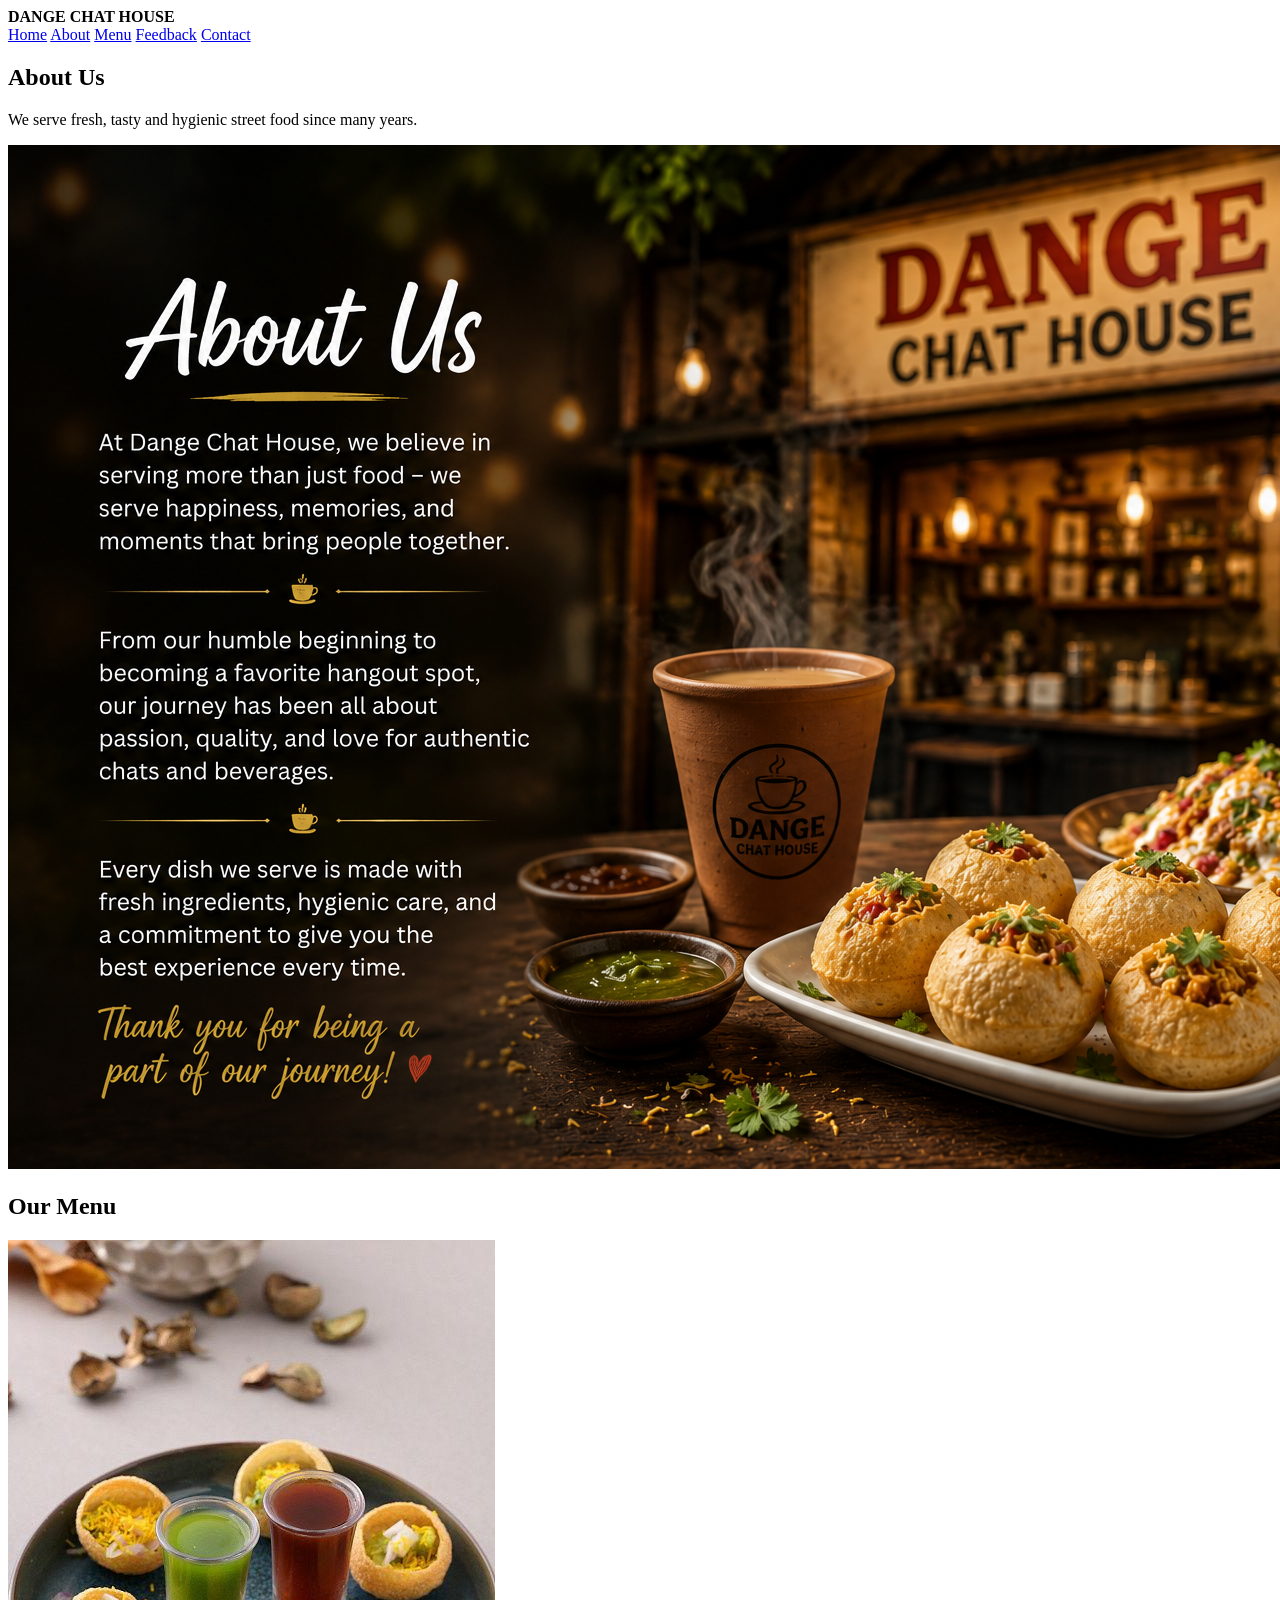
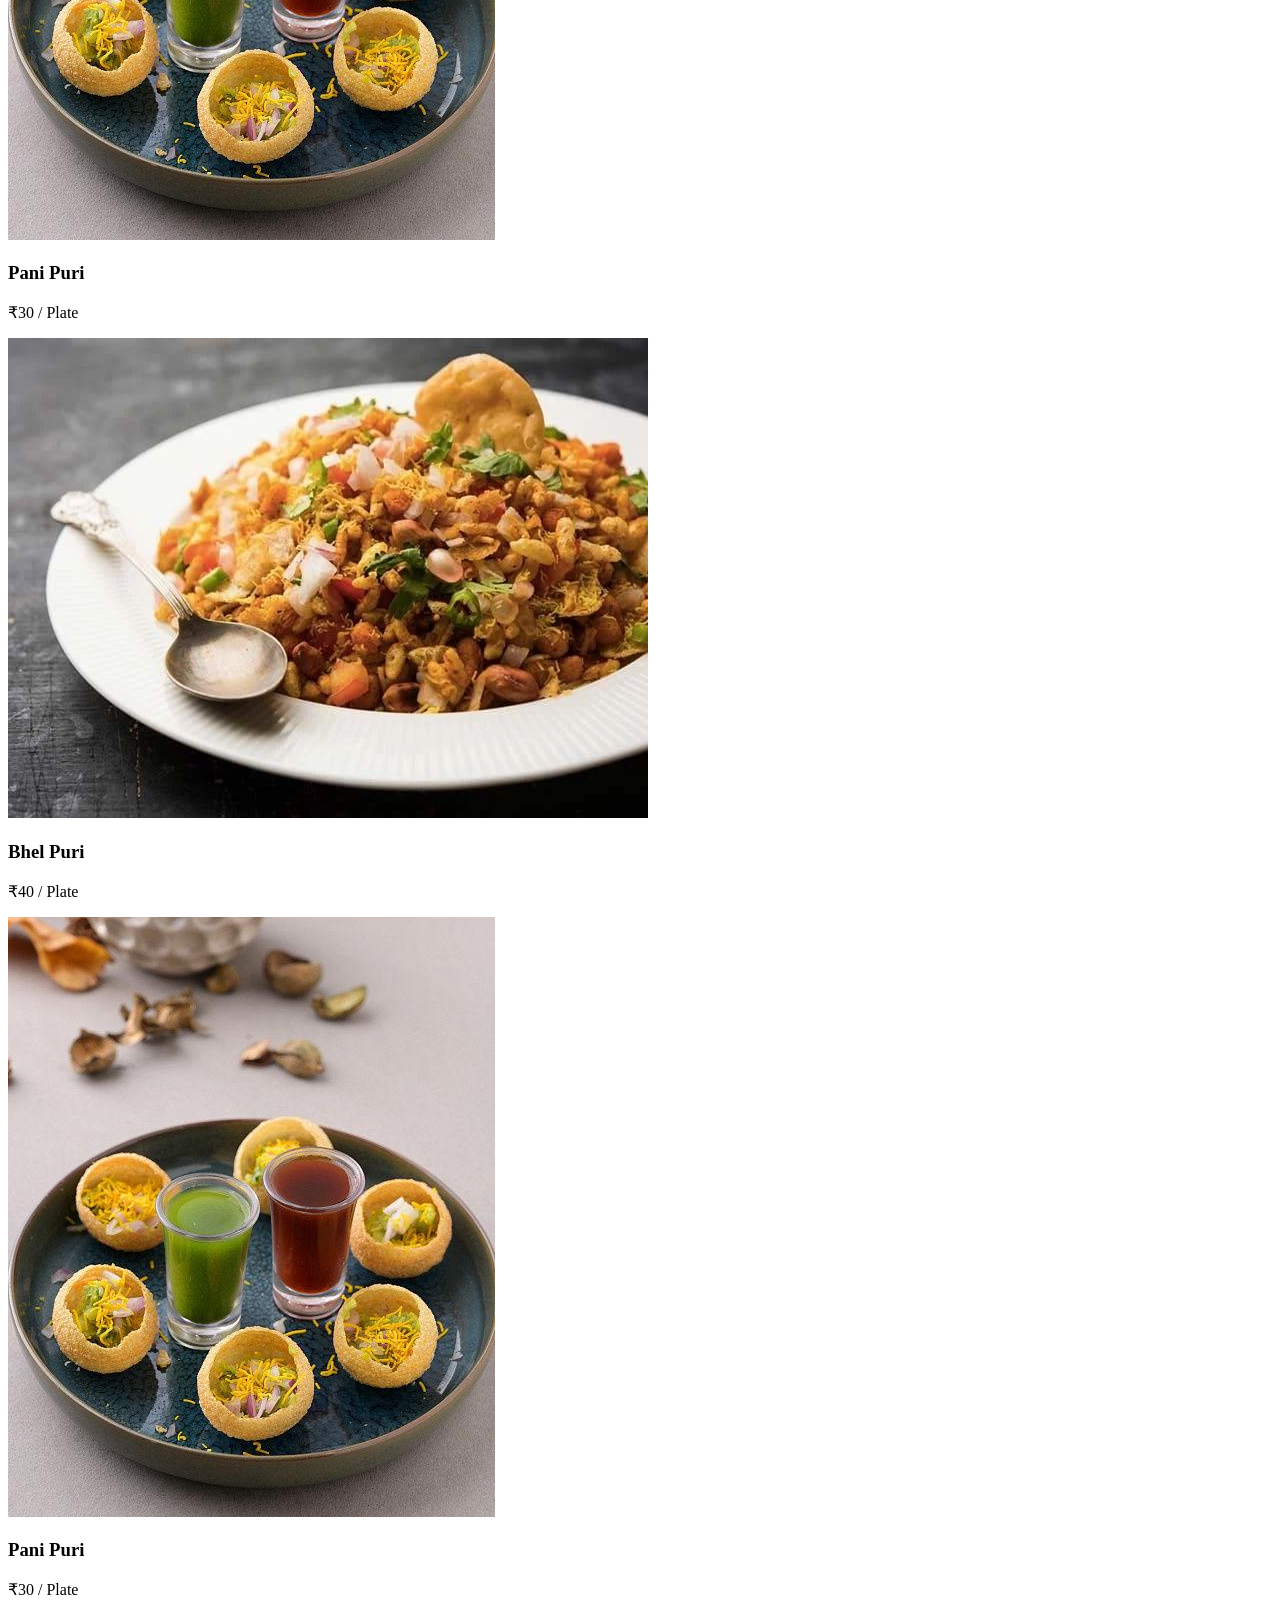
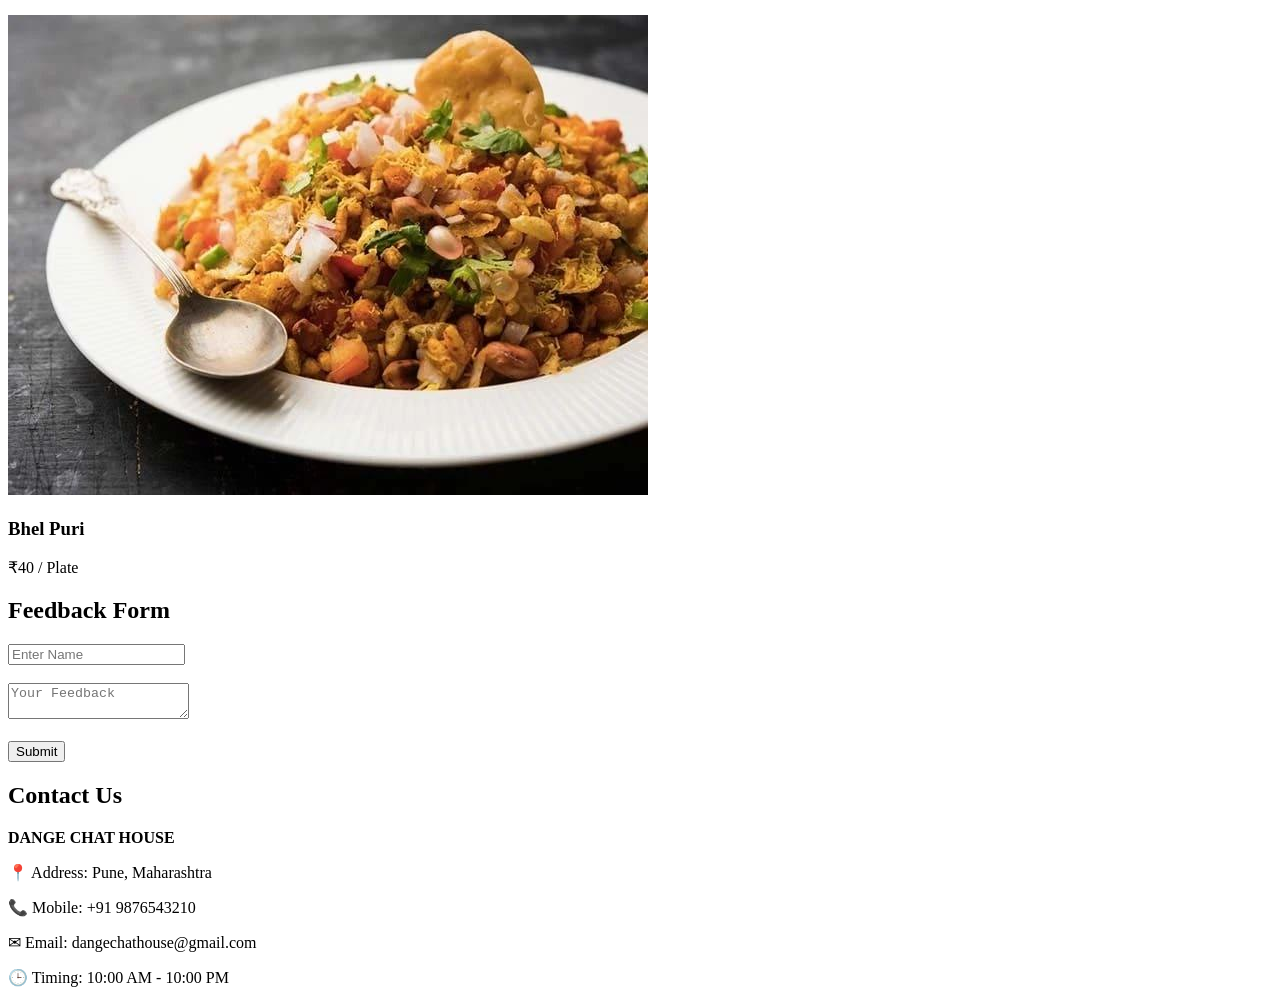
==== index.html @ be41707c "Initial commit" ====
<!DOCTYPE html>
<html>
<head>
    <title>DANGE CHAT HOUSE</title>
    <link rel="stylesheet" href="style.css">
</head>

<body>

<nav>
    <div><b>DANGE CHAT HOUSE</b></div>

    <div>
        <a href="#home">Home</a>
        <a href="#about">About</a>
        <a href="#menu">Menu</a>
        <a href="#feedback">Feedback</a>
        <a href="#contact">Contact</a>
    </div>
</nav>

<section id="home"></section>

<section id="about">
    <div class="about-text">
        <h1>About Us</h1>
        <p>We serve fresh, tasty and hygienic street food since many years.</p>
    </div>

    <div class="about-img">
        <img src="about.png" alt="About Image">
    </div>
</section>

<section id="menu">

    <h1>Our Menu</h1>

    <div class="menu-item">
        <img src="panipuri.jfif" alt="Pani Puri">
        <h3>Pani Puri</h3>
        <p>₹30 / Plate</p>
    </div>

    <div class="menu-item">
        <img src="bhel.jfif" alt="Bhel Puri">
        <h3>Bhel Puri</h3>
        <p>₹40 / Plate</p>
    </div>

    <div class="menu-item">
        <img src="panipuri.jfif" alt="Pani Puri">
        <h3>Pani Puri</h3>
        <p>₹30 / Plate</p>
    </div>

    <div class="menu-item">
        <img src="bhel.jfif" alt="Bhel Puri">
        <h3>Bhel Puri</h3>
        <p>₹40 / Plate</p>
    </div>

</section>

<section id="feedback">

    <h1>Feedback Form</h1>

    <input type="text" id="name" placeholder="Enter Name"><br><br>

    <textarea id="msg" placeholder="Your Feedback"></textarea><br><br>

    <button onclick="submitFeedback()">Submit</button>

    <p id="result"></p>

</section>

<section id="contact">

    <h1>Contact Us</h1>

    <p><strong>DANGE CHAT HOUSE</strong></p>

    <p>📍 Address: Pune, Maharashtra</p>

    <p>📞 Mobile: +91 9876543210</p>

    <p>✉ Email: dangechathouse@gmail.com</p>

    <p>🕒 Timing: 10:00 AM - 10:00 PM</p>

</section>

<script src="style.js"></script>

</body>
</html>
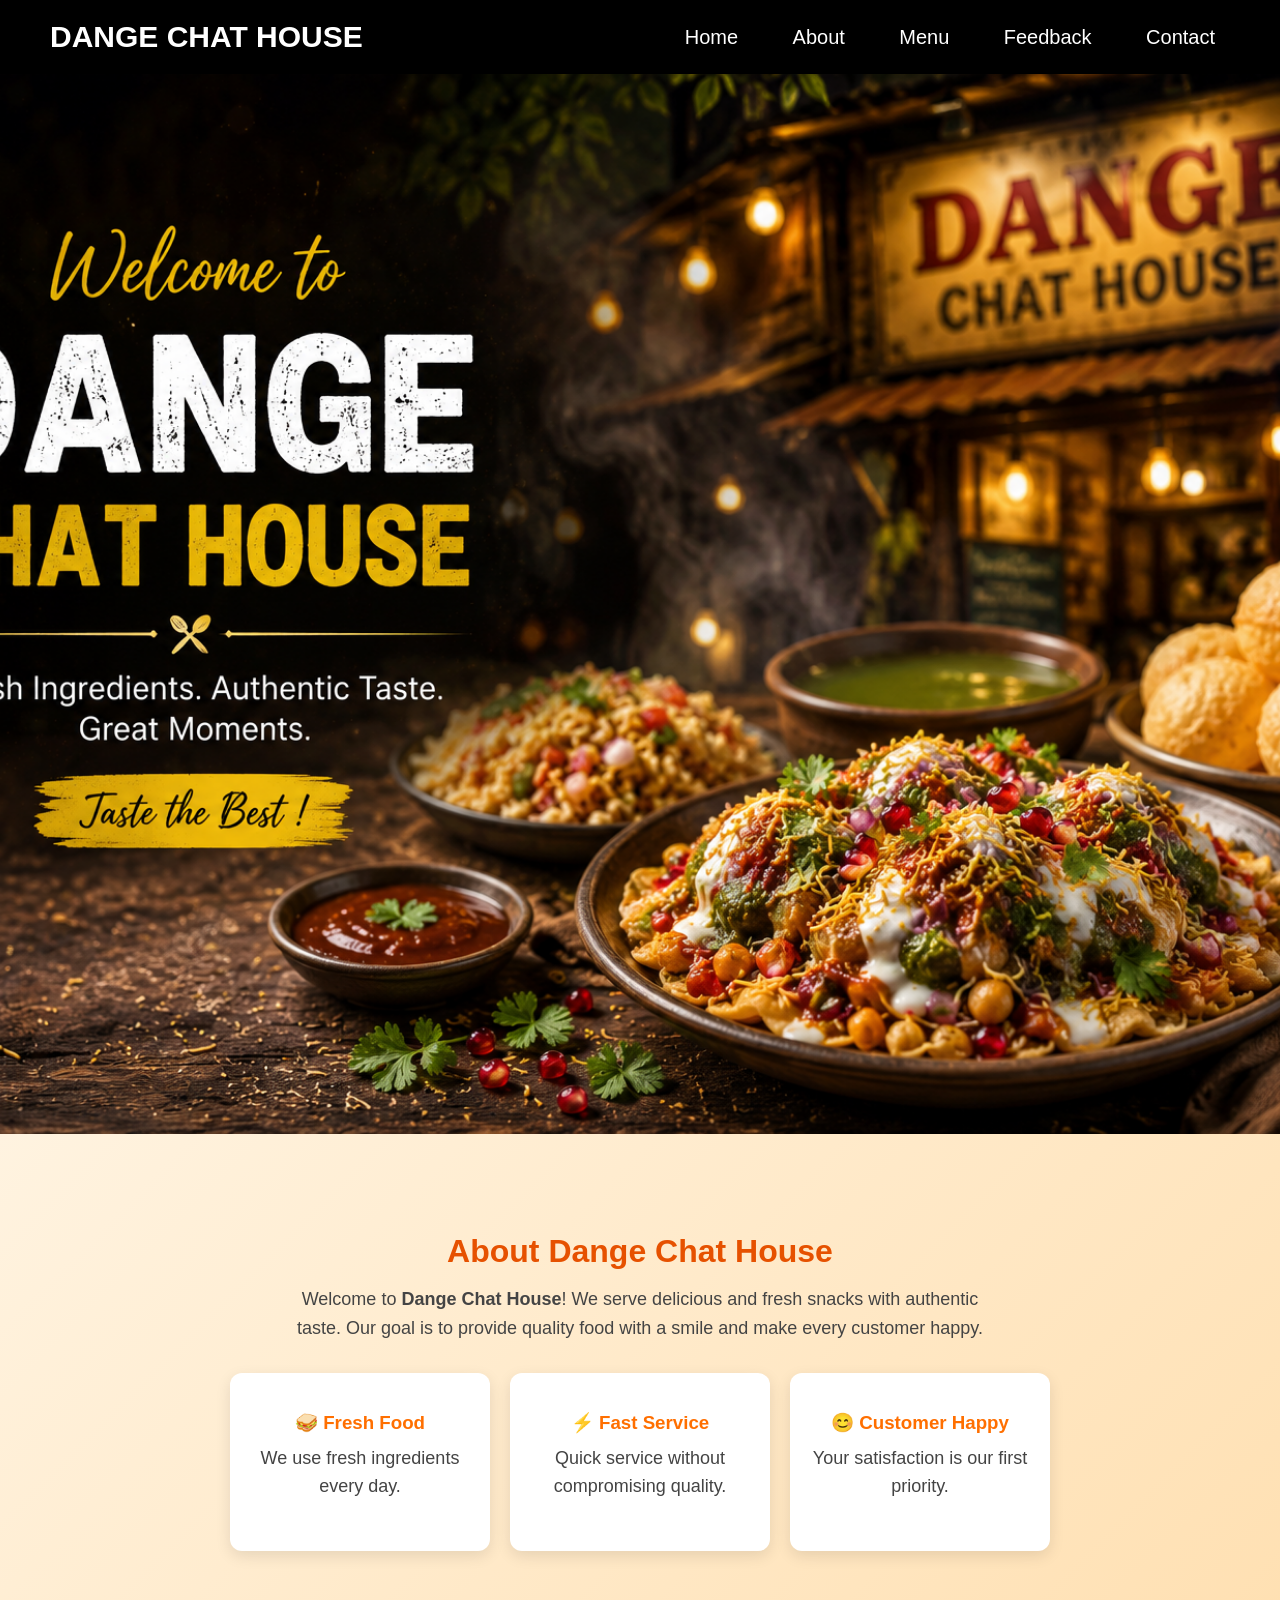
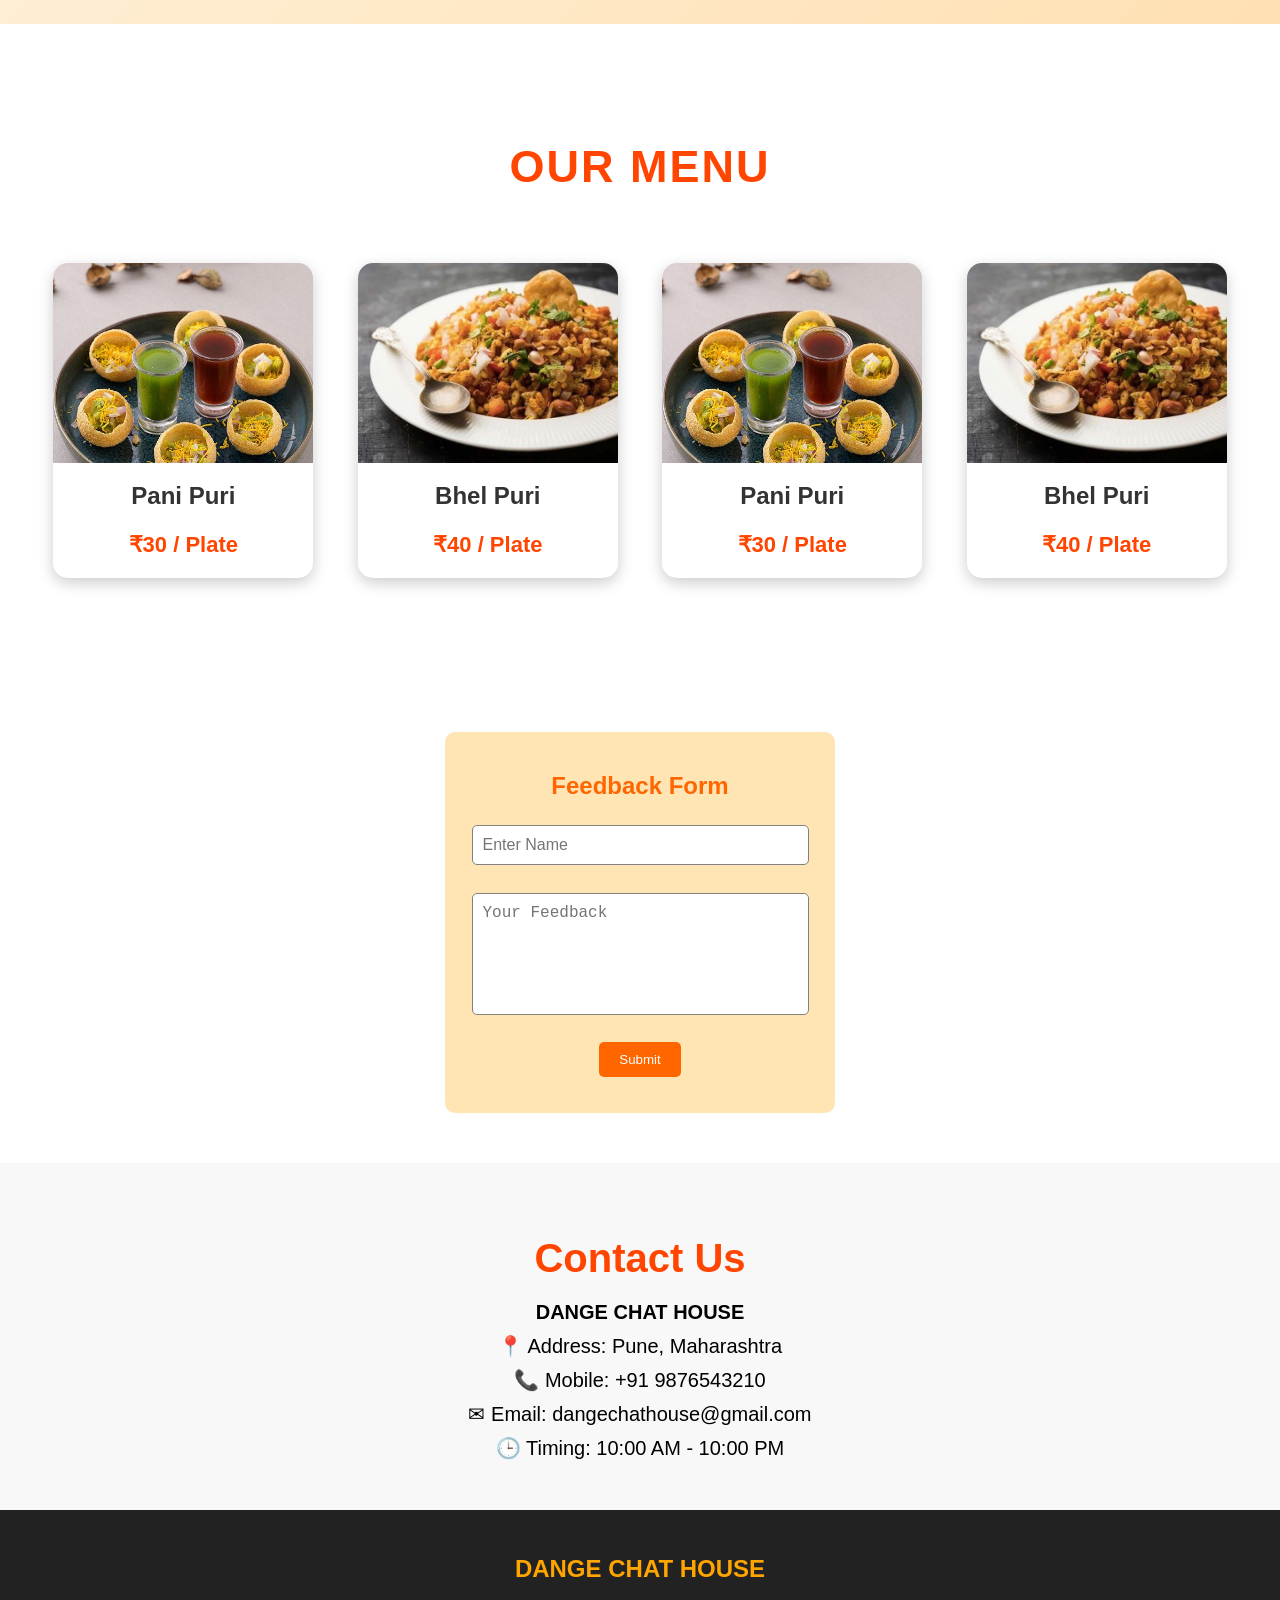
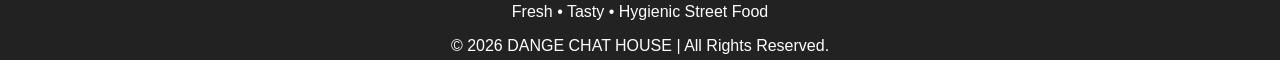
==== commit 3544bd04: "Rename chathouse.html to index.html" ====
--- a/index.html
+++ b/index.html
@@ -3,13 +3,13 @@
 <html>
 <head>
     <title>DANGE CHAT HOUSE</title>
-    <link rel="stylesheet" href="style.css">
+    <link rel="stylesheet" href="styles.css">
 </head>
 
 <body>
 
 <nav>
-    <div><b>DANGE CHAT HOUSE</b></div>
+    <div class="logo"><b>DANGE CHAT HOUSE</b></div>
 
     <div>
         <a href="#home">Home</a>
@@ -22,14 +22,34 @@
 
 <section id="home"></section>
 
-<section id="about">
-    <div class="about-text">
-        <h1>About Us</h1>
-        <p>We serve fresh, tasty and hygienic street food since many years.</p>
-    </div>
 
-    <div class="about-img">
-        <img src="about.png" alt="About Image">
+
+<section id="about" class="about-section">
+    <div class="about-container">
+        <h2>About Dange Chat House</h2>
+
+        <p>
+            Welcome to <b>Dange Chat House</b>! We serve delicious and fresh snacks
+            with authentic taste. Our goal is to provide quality food with a
+            smile and make every customer happy.
+        </p>
+
+        <div class="about-boxes">
+            <div class="box">
+                <h3>🥪 Fresh Food</h3>
+                <p>We use fresh ingredients every day.</p>
+            </div>
+
+            <div class="box">
+                <h3>⚡ Fast Service</h3>
+                <p>Quick service without compromising quality.</p>
+            </div>
+
+            <div class="box">
+                <h3>😊 Customer Happy</h3>
+                <p>Your satisfaction is our first priority.</p>
+            </div>
+        </div>
     </div>
 </section>
 
@@ -93,7 +113,15 @@
 
 </section>
 
-<script src="style.js"></script>
+<footer>
+
+    <h2>DANGE CHAT HOUSE</h2>
+    <p>Fresh • Tasty • Hygienic Street Food</p>
+    <p>© 2026 DANGE CHAT HOUSE | All Rights Reserved.</p>
+
+</footer>
+
+<script src="scripts.js"></script>
 
 </body>
 </html>
--- a/styles.css
+++ b/styles.css
@@ -0,0 +1,280 @@
+ body {
+            margin: 0;
+            font-family: Arial;
+            scroll-behavior: smooth;
+        }
+
+   
+        nav{
+
+    width: 100%;
+    box-sizing: border-box;
+    display: flex;
+    justify-content: space-between;
+    align-items: center;
+    padding: 20px 50px;
+    background-color: black;
+}
+
+.logo{
+    color: white;
+    font-size: 30px;
+    font-weight: bold;
+}
+nav a{
+    color: white;
+    text-decoration: none;
+    font-size: 20px;
+    margin-left: 20px;
+    padding: 10px 15px;
+    border-radius: 5px;
+    transition: all 0.3s ease;
+}
+
+nav a:hover{
+    color: orange;
+    /* background-color: rgba(255,255,255,0.2); */
+}
+
+        
+        section {
+            padding: 80px 20px;
+        }
+
+        /* HOME SECTION */
+        #home {
+            height: 100vh;
+            background: url("chatimage.png") no-repeat center;
+            background-size: cover;
+            color: white;
+            display: flex;
+            flex-direction: column;
+            justify-content: center;
+            align-items: center;
+            text-align: center;
+        }
+
+      
+
+
+        /* MENU BOX */
+        .menu-box {
+            display: flex;
+            gap: 20px;
+        }
+
+        .item {
+            border: 1px solid gray;
+            padding: 10px;
+            width: 150px;
+        }
+
+        /* FEEDBACK */
+        input, textarea {
+            width: 300px;
+            padding: 10px;
+            margin: 5px 0;
+        }
+
+
+
+
+#feedback{
+    text-align: center;
+    padding: 50px;
+}
+
+#feedback form{
+    display: inline-block;
+}
+#contact{
+    text-align: center;
+    padding: 40px;
+    background-color: #f8f8f8;
+    
+    
+}
+
+#contact h1{
+    color: orangered;
+    font-size: 40px;
+    margin-bottom: 20px;
+}
+
+#contact p{
+    font-size: 20px;
+    margin: 10px 0;
+}
+
+    
+#menu{
+    text-align: center;
+    padding: 80px 20px;
+
+} 
+
+#menu h1{
+    font-size: 45px;
+    color: orangered;
+    margin-bottom: 50px;
+    text-transform: uppercase;
+    letter-spacing: 2px;
+}
+
+.menu-item{
+    display: inline-block;
+    width: 260px;
+    margin: 20px;
+    background: white;
+    border-radius: 15px;
+    overflow: hidden;
+    box-shadow: 0 5px 15px rgba(0,0,0,0.2);
+    transition: all 0.4s ease;
+}
+
+.menu-item:hover{
+    transform: translateY(-10px);
+    box-shadow: 0 12px 25px rgba(0,0,0,0.3);
+}
+
+.menu-item img{
+    width: 100%;
+    height: 200px;
+    object-fit: cover;
+    transition: 0.4s;
+}
+
+.menu-item:hover img{
+    transform: scale(1.08);
+}
+
+.menu-item h3{
+    font-size: 24px;
+    color: #333;
+    margin: 15px 0 10px;
+}
+
+.menu-item p{
+    color: orangered;
+    font-size: 22px;
+    font-weight: bold;
+    margin-bottom: 20px;
+}  
+
+
+#feedback{
+    width: 350px;
+    margin: 50px auto;
+    padding: 20px;
+    background-color: #ffe5b4;
+    border-radius: 10px;
+    text-align: center;
+}
+
+#feedback h1{
+    color: #ff6600;
+    margin-bottom: 20px;
+}
+
+#feedback input,
+#feedback textarea{
+    width: 90%;
+    padding: 10px;
+    border: 1px solid gray;
+    border-radius: 5px;
+    font-size: 16px;
+}
+
+#feedback textarea{
+    height: 100px;
+    resize: none;
+}
+
+#feedback button{
+    background-color: #ff6600;
+    color: white;
+    border: none;
+    padding: 10px 20px;
+    border-radius: 5px;
+    cursor: pointer;
+}
+
+#feedback button:hover{
+    background-color: darkorange;
+}
+
+#result{
+    margin-top: 15px;
+    color: green;
+    font-weight: bold;
+}
+
+footer{
+    background: #222;
+    color: white;
+    text-align: center;
+    padding: 25px;
+    height: 100px;
+}
+
+footer h2{
+    color: orange;
+}
+
+footer p{
+    margin-top: 15px;
+}
+.about-section {
+    min-height: 50vh;   /* full screen height */
+    display: flex;
+    justify-content: center;  /* horizontal center */
+    align-items: center;      /* vertical center */
+    background: linear-gradient(135deg, #fff3e0, #ffe0b2);
+    padding: 20px;
+    font-family: Arial, sans-serif;
+}
+
+.about-container {
+    text-align: center;
+    max-width: 900px;
+}
+
+.about-container h2 {
+    font-size: 32px;
+    margin-bottom: 15px;
+    color: #e65100;
+}
+
+.about-container p {
+    max-width: 700px;
+    margin: 0 auto 30px;
+    font-size: 18px;
+    color: #444;
+    line-height: 1.6;
+}
+
+.about-boxes {
+    display: flex;
+    justify-content: center;
+    gap: 20px;
+    flex-wrap: wrap;
+    
+}
+
+.box {
+    background: white;
+    padding: 20px;
+    width: 220px;
+    border-radius: 12px;
+    box-shadow: 0 5px 15px rgba(0,0,0,0.1);
+    transition: 0.3s;
+}
+
+.box:hover {
+    transform: translateY(-8px);
+}
+
+.box h3 {
+    color: #ff6f00;
+    margin-bottom: 10px;
+}
